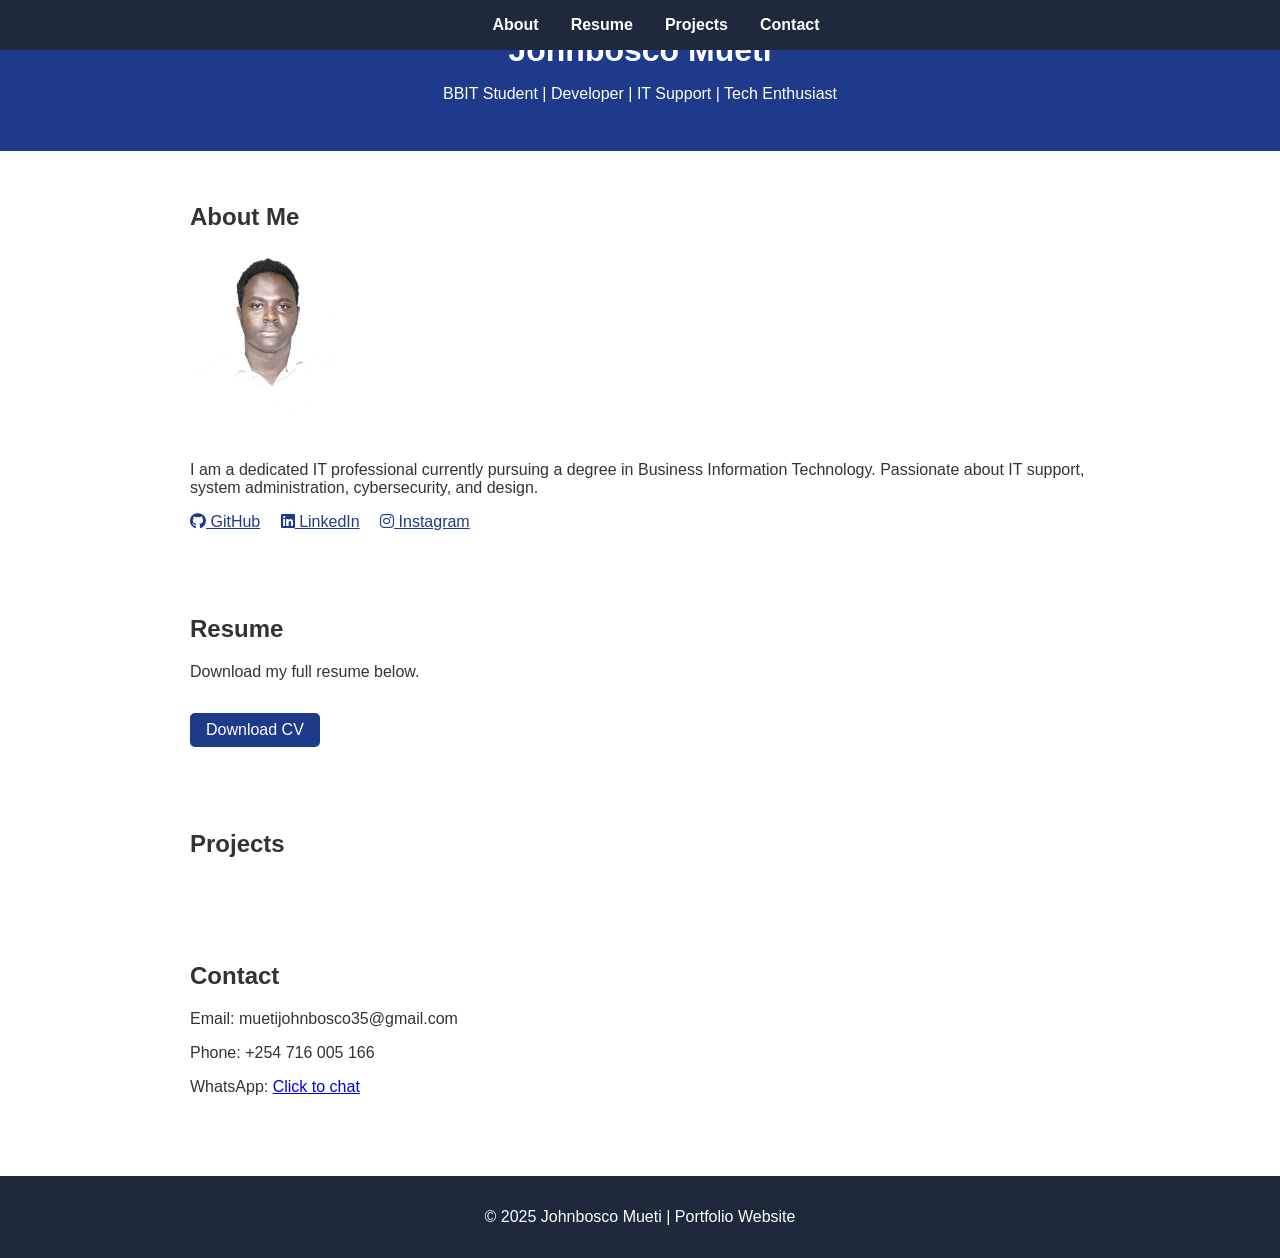
==== index.html @ 6873d38c "Added CV, passport image, and updated index.html" ====
<!DOCTYPE html>
<html lang="en">

<head>
  <meta charset="UTF-8" />
  <meta name="viewport" content="width=device-width, initial-scale=1.0" />
  <meta name="author" content="Johnbosco Mueti" />
  <meta name="description" content="Johnbosco Mueti - BBIT Student | Developer | IT Support" />
  <title>Johnbosco Mueti | Portfolio</title>
  <link rel="stylesheet" href="https://cdnjs.cloudflare.com/ajax/libs/font-awesome/6.4.0/css/all.min.css">
  <style>
    :root {
      --primary-color: #1e3a8a;
      --secondary-color: #f1f5f9;
      --dark-bg: #0f172a;
      --light-bg: #ffffff;
      --font: 'Segoe UI', sans-serif;
    }

    body {
      font-family: var(--font);
      margin: 0;
      background-color: var(--light-bg);
      color: #333;
    }

    header {
      background: var(--primary-color);
      color: white;
      padding: 2rem;
      text-align: center;
      animation: fadeIn 1s ease-in;
    }

    header h1 {
      margin: 0;
    }

    nav {
      display: flex;
      justify-content: center;
      gap: 2rem;
      background: #1e293b;
      padding: 1rem;
      position: fixed;
      width: 100%;
      top: 0;
      left: 0;
      z-index: 10;
    }

    nav a {
      color: #fff;
      text-decoration: none;
      font-weight: bold;
    }

    nav a:hover {
      text-decoration: underline;
    }

    .hamburger {
      display: none;
      cursor: pointer;
      font-size: 2rem;
      color: white;
    }

    section {
      padding: 2rem;
      max-width: 900px;
      margin: auto;
    }

    .icon-links a {
      margin-right: 1rem;
      color: #1e3a8a;
    }

    .resume-btn {
      display: inline-block;
      margin-top: 1rem;
      padding: 0.5rem 1rem;
      background: var(--primary-color);
      color: white;
      text-decoration: none;
      border-radius: 5px;
    }

    footer {
      background: #1e293b;
      color: #fff;
      text-align: center;
      padding: 1rem;
      margin-top: 2rem;
    }

    .project-item {
      margin-bottom: 1rem;
      padding: 1rem;
      background: #f1f5f9;
      border-radius: 5px;
      transition: transform 0.3s;
    }

    .project-item:hover {
      transform: scale(1.05);
    }

    @media (max-width: 768px) {
      nav {
        display: none;
        flex-direction: column;
      }

      nav a {
        margin: 1rem 0;
      }

      nav.open {
        display: flex;
      }

      .hamburger {
        display: block;
      }
    }

    @keyframes fadeIn {
      0% {
        opacity: 0;
      }

      100% {
        opacity: 1;
      }
    }
  </style>
</head>

<body>
  <header>
    <h1>Johnbosco Mueti</h1>
    <p>BBIT Student | Developer | IT Support | Tech Enthusiast</p>
  </header>

  <nav id="navbar">
    <a href="#about">About</a>
    <a href="#resume">Resume</a>
    <a href="#projects">Projects</a>
    <a href="#contact">Contact</a>
    <div class="hamburger" id="hamburger-menu">
      <i class="fas fa-bars"></i>
    </div>
  </nav>

  <section id="about">
    <h2>About Me</h2>
    <img src="passport.jpg" alt="Johnbosco Mueti" style="width:150px; border-radius: 50%; margin-bottom: 1rem;">
    <p>I am a dedicated IT professional currently pursuing a degree in Business Information Technology. Passionate about IT support, system administration, cybersecurity, and design.</p>
    <div class="icon-links">
      <a href="https://github.com/kisilumueti" target="_blank"><i class="fab fa-github"></i> GitHub</a>
      <a href="https://www.linkedin.com/in/johnboscokisilumueti/" target="_blank"><i class="fab fa-linkedin"></i> LinkedIn</a>
      <a href="https://instagram.com/techkenya_" target="_blank"><i class="fab fa-instagram"></i> Instagram</a>
    </div>
  </section>

  <section id="resume">
    <h2>Resume</h2>
    <p>Download my full resume below.</p>
    <a class="resume-btn" href="Johnbosco_Mueti_CV.pdf" download>Download CV</a>
  </section>

  <section id="projects">
    <h2>Projects</h2>
    <div id="projects-list"></div>
  </section>

  <section id="contact">
    <h2>Contact</h2>
    <p>Email: muetijohnbosco35@gmail.com</p>
    <p>Phone: +254 716 005 166</p>
    <p>WhatsApp: <a href="https://wa.me/254716005166" target="_blank">Click to chat</a></p>
  </section>

  <footer>
    <p>&copy; 2025 Johnbosco Mueti | Portfolio Website</p>
  </footer>

  <script>
    // Hamburger menu toggle
    document.getElementById('hamburger-menu').addEventListener('click', function () {
      const nav = document.getElementById('navbar');
      nav.classList.toggle('open');
    });

    // Fetching GitHub repositories dynamically
    async function fetchRepositories() {
      const response = await fetch('https://api.github.com/users/kisilumueti/repos');
      const repos = await response.json();
      const projectsList = document.getElementById('projects-list');
      repos.forEach(repo => {
        const repoItem = document.createElement('div');
        repoItem.classList.add('project-item');
        repoItem.innerHTML = `
          <strong>${repo.name}</strong> - 
          <p>${repo.description || 'No description available.'}</p>
          <p><strong>Languages Used:</strong> ${repo.language}</p>
          <a href="${repo.html_url}" target="_blank">View Project on GitHub</a>
        `;
        projectsList.appendChild(repoItem);
      });
    }

    // Call the function to fetch repositories when the page loads
    window.onload = fetchRepositories;
  </script>
</body>

</html>
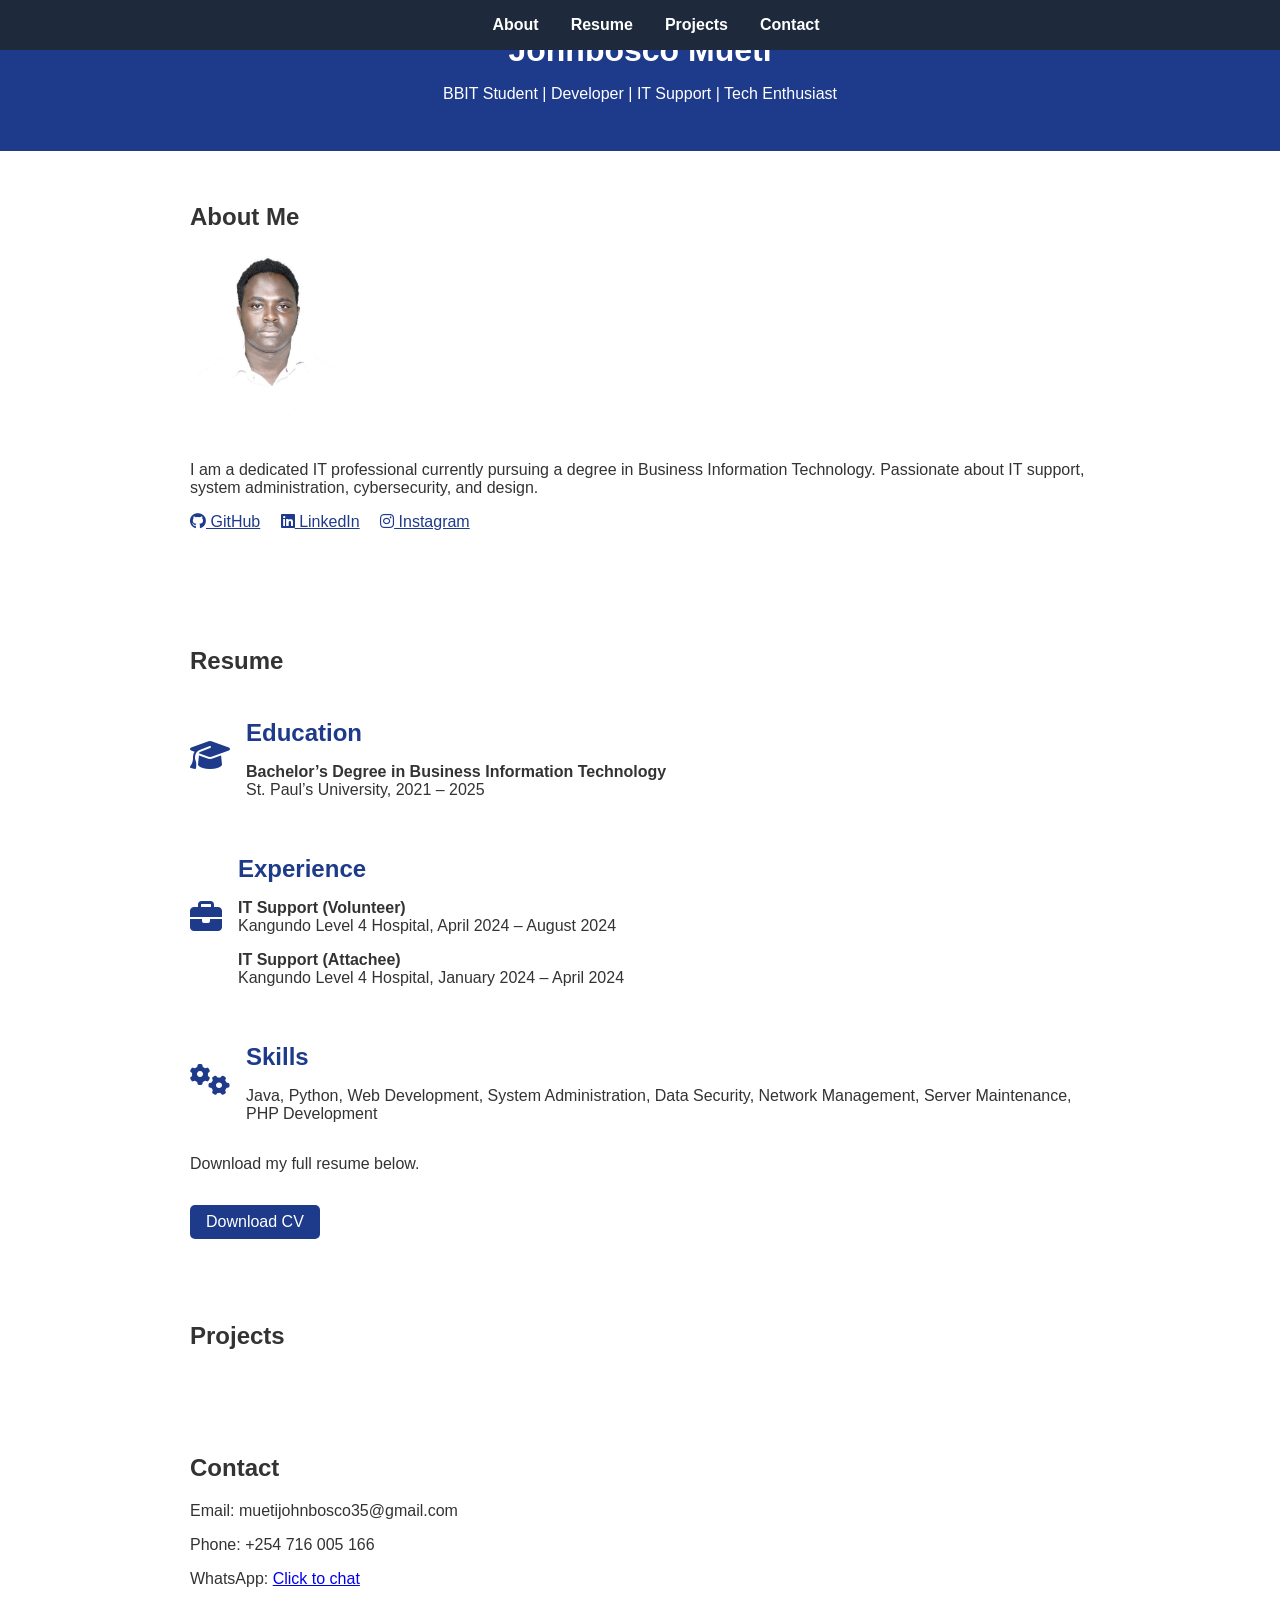
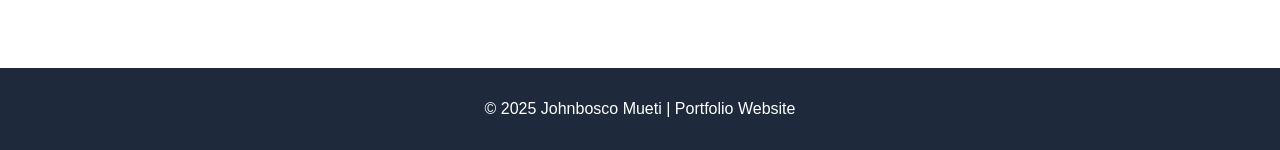
==== commit 98def6c2: "Update index.html" ====
--- a/index.html
+++ b/index.html
@@ -5,7 +5,10 @@
   <meta charset="UTF-8" />
   <meta name="viewport" content="width=device-width, initial-scale=1.0" />
   <meta name="author" content="Johnbosco Mueti" />
-  <meta name="description" content="Johnbosco Mueti - BBIT Student | Developer | IT Support" />
+  <meta name="description" content="Johnbosco Mueti - BBIT Student | Developer | IT Support | Tech Enthusiast | Portfolio" />
+  <meta name="keywords" content="Johnbosco Mueti, IT Support, Developer, Business Information Technology, Web Developer, Portfolio, GitHub, LinkedIn" />
+  <meta name="robots" content="index, follow" />
+  <meta name="google-site-verification" content="google2ca74ff17705b3ef.html" />
   <title>Johnbosco Mueti | Portfolio</title>
   <link rel="stylesheet" href="https://cdnjs.cloudflare.com/ajax/libs/font-awesome/6.4.0/css/all.min.css">
   <style>
@@ -107,6 +110,28 @@
       transform: scale(1.05);
     }
 
+    .cv-section {
+      margin-top: 2rem;
+    }
+
+    .cv-section h3 {
+      font-size: 1.5rem;
+      margin-bottom: 1rem;
+      color: var(--primary-color);
+    }
+
+    .cv-item {
+      margin-bottom: 1rem;
+      display: flex;
+      align-items: center;
+    }
+
+    .cv-item i {
+      font-size: 2rem;
+      color: var(--primary-color);
+      margin-right: 1rem;
+    }
+
     @media (max-width: 768px) {
       nav {
         display: none;
@@ -165,8 +190,30 @@
     </div>
   </section>
 
-  <section id="resume">
+  <section id="resume" class="cv-section">
     <h2>Resume</h2>
+    <div class="cv-item">
+      <i class="fas fa-graduation-cap"></i>
+      <div>
+        <h3>Education</h3>
+        <p><strong>Bachelor’s Degree in Business Information Technology</strong><br>St. Paul’s University, 2021 – 2025</p>
+      </div>
+    </div>
+    <div class="cv-item">
+      <i class="fas fa-briefcase"></i>
+      <div>
+        <h3>Experience</h3>
+        <p><strong>IT Support (Volunteer)</strong><br>Kangundo Level 4 Hospital, April 2024 – August 2024</p>
+        <p><strong>IT Support (Attachee)</strong><br>Kangundo Level 4 Hospital, January 2024 – April 2024</p>
+      </div>
+    </div>
+    <div class="cv-item">
+      <i class="fas fa-cogs"></i>
+      <div>
+        <h3>Skills</h3>
+        <p>Java, Python, Web Development, System Administration, Data Security, Network Management, Server Maintenance, PHP Development</p>
+      </div>
+    </div>
     <p>Download my full resume below.</p>
     <a class="resume-btn" href="Johnbosco_Mueti_CV.pdf" download>Download CV</a>
   </section>
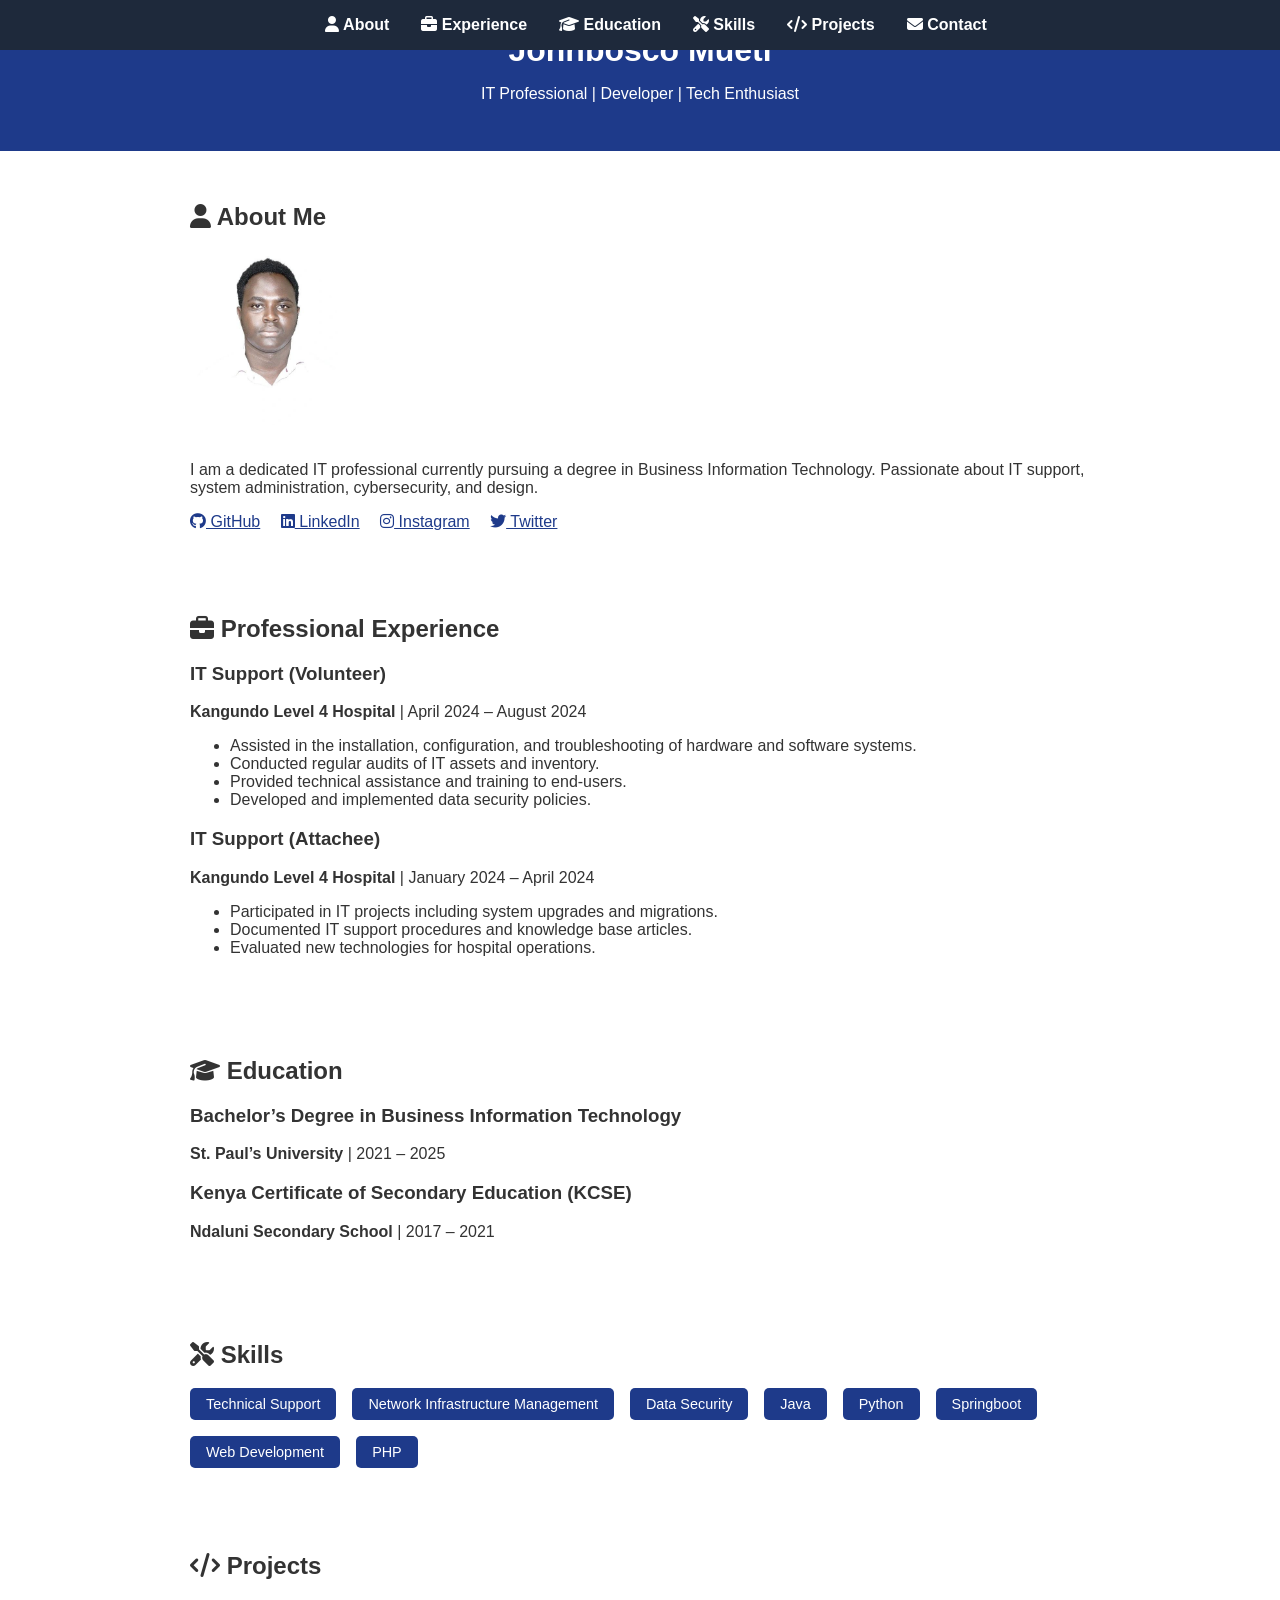
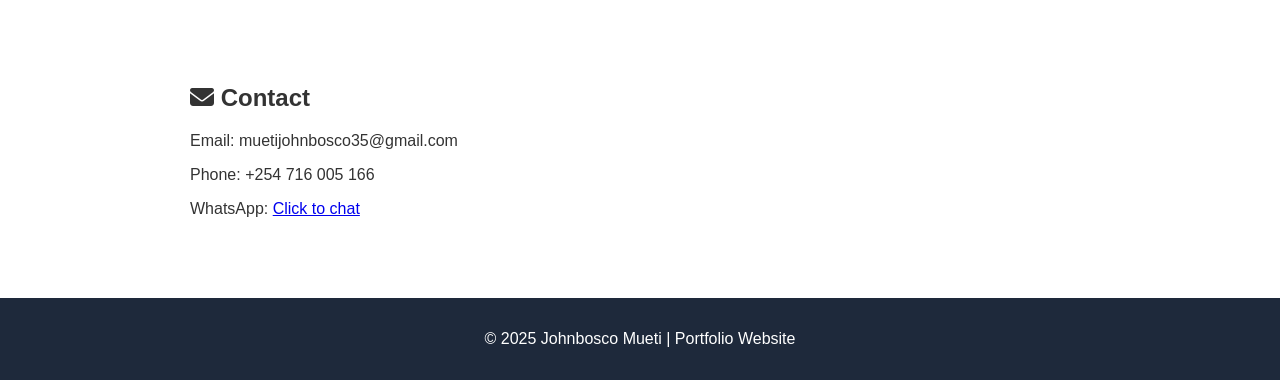
==== commit bad45e84: "Update index.html" ====
--- a/index.html
+++ b/index.html
@@ -5,10 +5,24 @@
   <meta charset="UTF-8" />
   <meta name="viewport" content="width=device-width, initial-scale=1.0" />
   <meta name="author" content="Johnbosco Mueti" />
-  <meta name="description" content="Johnbosco Mueti - BBIT Student | Developer | IT Support | Tech Enthusiast | Portfolio" />
-  <meta name="keywords" content="Johnbosco Mueti, IT Support, Developer, Business Information Technology, Web Developer, Portfolio, GitHub, LinkedIn" />
-  <meta name="robots" content="index, follow" />
-  <meta name="google-site-verification" content="google2ca74ff17705b3ef.html" />
+  <meta name="description"
+    content="Johnbosco Mueti - IT Professional | Developer | Tech Enthusiast | Business Information Technology Student" />
+  <meta name="keywords"
+    content="IT Professional, Developer, Web Development, System Administration, Cybersecurity, Data Science, Python, Java, PHP, Springboot, Cisco Certified, Oracle Certified" />
+  <meta property="og:title" content="Johnbosco Mueti | Portfolio" />
+  <meta property="og:description"
+    content="Johnbosco Mueti - A dedicated IT professional specializing in IT support, system administration, and software development." />
+  <meta property="og:image" content="https://via.placeholder.com/1200x630.png?text=Johnbosco+Mueti+Portfolio" />
+  <meta property="og:url" content="https://www.johnboscomuetiportfolio.com" />
+  <meta property="og:type" content="website" />
+  <meta name="twitter:card" content="summary_large_image" />
+  <meta name="twitter:title" content="Johnbosco Mueti | Portfolio" />
+  <meta name="twitter:description"
+    content="Johnbosco Mueti - A dedicated IT professional specializing in IT support, system administration, and software development." />
+  <meta name="twitter:image" content="https://via.placeholder.com/1200x630.png?text=Johnbosco+Mueti+Portfolio" />
+  <meta name="twitter:site" content="@JohnboscoMueti" />
+  <meta name="twitter:creator" content="@JohnboscoMueti" />
+
   <title>Johnbosco Mueti | Portfolio</title>
   <link rel="stylesheet" href="https://cdnjs.cloudflare.com/ajax/libs/font-awesome/6.4.0/css/all.min.css">
   <style>
@@ -110,26 +124,21 @@
       transform: scale(1.05);
     }
 
-    .cv-section {
-      margin-top: 2rem;
-    }
-
-    .cv-section h3 {
-      font-size: 1.5rem;
-      margin-bottom: 1rem;
-      color: var(--primary-color);
-    }
-
-    .cv-item {
-      margin-bottom: 1rem;
+    .skills-list,
+    .certifications-list {
       display: flex;
-      align-items: center;
-    }
-
-    .cv-item i {
-      font-size: 2rem;
-      color: var(--primary-color);
-      margin-right: 1rem;
+      flex-wrap: wrap;
+      gap: 1rem;
+      margin-top: 1rem;
+    }
+
+    .skill-item,
+    .certification-item {
+      background: var(--primary-color);
+      color: white;
+      padding: 0.5rem 1rem;
+      border-radius: 5px;
+      font-size: 0.9rem;
     }
 
     @media (max-width: 768px) {
@@ -166,65 +175,89 @@
 <body>
   <header>
     <h1>Johnbosco Mueti</h1>
-    <p>BBIT Student | Developer | IT Support | Tech Enthusiast</p>
+    <p>IT Professional | Developer | Tech Enthusiast</p>
   </header>
 
   <nav id="navbar">
-    <a href="#about">About</a>
-    <a href="#resume">Resume</a>
-    <a href="#projects">Projects</a>
-    <a href="#contact">Contact</a>
+    <a href="#about"><i class="fas fa-user"></i> About</a>
+    <a href="#experience"><i class="fas fa-briefcase"></i> Experience</a>
+    <a href="#education"><i class="fas fa-graduation-cap"></i> Education</a>
+    <a href="#skills"><i class="fas fa-tools"></i> Skills</a>
+    <a href="#projects"><i class="fas fa-code"></i> Projects</a>
+    <a href="#contact"><i class="fas fa-envelope"></i> Contact</a>
     <div class="hamburger" id="hamburger-menu">
       <i class="fas fa-bars"></i>
     </div>
   </nav>
 
   <section id="about">
-    <h2>About Me</h2>
+    <h2><i class="fas fa-user"></i> About Me</h2>
     <img src="passport.jpg" alt="Johnbosco Mueti" style="width:150px; border-radius: 50%; margin-bottom: 1rem;">
     <p>I am a dedicated IT professional currently pursuing a degree in Business Information Technology. Passionate about IT support, system administration, cybersecurity, and design.</p>
     <div class="icon-links">
       <a href="https://github.com/kisilumueti" target="_blank"><i class="fab fa-github"></i> GitHub</a>
       <a href="https://www.linkedin.com/in/johnboscokisilumueti/" target="_blank"><i class="fab fa-linkedin"></i> LinkedIn</a>
       <a href="https://instagram.com/techkenya_" target="_blank"><i class="fab fa-instagram"></i> Instagram</a>
-    </div>
-  </section>
-
-  <section id="resume" class="cv-section">
-    <h2>Resume</h2>
-    <div class="cv-item">
-      <i class="fas fa-graduation-cap"></i>
-      <div>
-        <h3>Education</h3>
-        <p><strong>Bachelor’s Degree in Business Information Technology</strong><br>St. Paul’s University, 2021 – 2025</p>
-      </div>
-    </div>
-    <div class="cv-item">
-      <i class="fas fa-briefcase"></i>
-      <div>
-        <h3>Experience</h3>
-        <p><strong>IT Support (Volunteer)</strong><br>Kangundo Level 4 Hospital, April 2024 – August 2024</p>
-        <p><strong>IT Support (Attachee)</strong><br>Kangundo Level 4 Hospital, January 2024 – April 2024</p>
-      </div>
-    </div>
-    <div class="cv-item">
-      <i class="fas fa-cogs"></i>
-      <div>
-        <h3>Skills</h3>
-        <p>Java, Python, Web Development, System Administration, Data Security, Network Management, Server Maintenance, PHP Development</p>
-      </div>
-    </div>
-    <p>Download my full resume below.</p>
-    <a class="resume-btn" href="Johnbosco_Mueti_CV.pdf" download>Download CV</a>
+      <a href="https://twitter.com/JohnboscoMueti" target="_blank"><i class="fab fa-twitter"></i> Twitter</a>
+    </div>
+  </section>
+
+  <section id="experience">
+    <h2><i class="fas fa-briefcase"></i> Professional Experience</h2>
+    <div>
+      <h3>IT Support (Volunteer)</h3>
+      <p><strong>Kangundo Level 4 Hospital</strong> | April 2024 – August 2024</p>
+      <ul>
+        <li>Assisted in the installation, configuration, and troubleshooting of hardware and software systems.</li>
+        <li>Conducted regular audits of IT assets and inventory.</li>
+        <li>Provided technical assistance and training to end-users.</li>
+        <li>Developed and implemented data security policies.</li>
+      </ul>
+    </div>
+    <div>
+      <h3>IT Support (Attachee)</h3>
+      <p><strong>Kangundo Level 4 Hospital</strong> | January 2024 – April 2024</p>
+      <ul>
+        <li>Participated in IT projects including system upgrades and migrations.</li>
+        <li>Documented IT support procedures and knowledge base articles.</li>
+        <li>Evaluated new technologies for hospital operations.</li>
+      </ul>
+    </div>
+  </section>
+
+  <section id="education">
+    <h2><i class="fas fa-graduation-cap"></i> Education</h2>
+    <div>
+      <h3>Bachelor’s Degree in Business Information Technology</h3>
+      <p><strong>St. Paul’s University</strong> | 2021 – 2025</p>
+    </div>
+    <div>
+      <h3>Kenya Certificate of Secondary Education (KCSE)</h3>
+      <p><strong>Ndaluni Secondary School</strong> | 2017 – 2021</p>
+    </div>
+  </section>
+
+  <section id="skills">
+    <h2><i class="fas fa-tools"></i> Skills</h2>
+    <div class="skills-list">
+      <div class="skill-item">Technical Support</div>
+      <div class="skill-item">Network Infrastructure Management</div>
+      <div class="skill-item">Data Security</div>
+      <div class="skill-item">Java</div>
+      <div class="skill-item">Python</div>
+      <div class="skill-item">Springboot</div>
+      <div class="skill-item">Web Development</div>
+      <div class="skill-item">PHP</div>
+    </div>
   </section>
 
   <section id="projects">
-    <h2>Projects</h2>
+    <h2><i class="fas fa-code"></i> Projects</h2>
     <div id="projects-list"></div>
   </section>
 
   <section id="contact">
-    <h2>Contact</h2>
+    <h2><i class="fas fa-envelope"></i> Contact</h2>
     <p>Email: muetijohnbosco35@gmail.com</p>
     <p>Phone: +254 716 005 166</p>
     <p>WhatsApp: <a href="https://wa.me/254716005166" target="_blank">Click to chat</a></p>
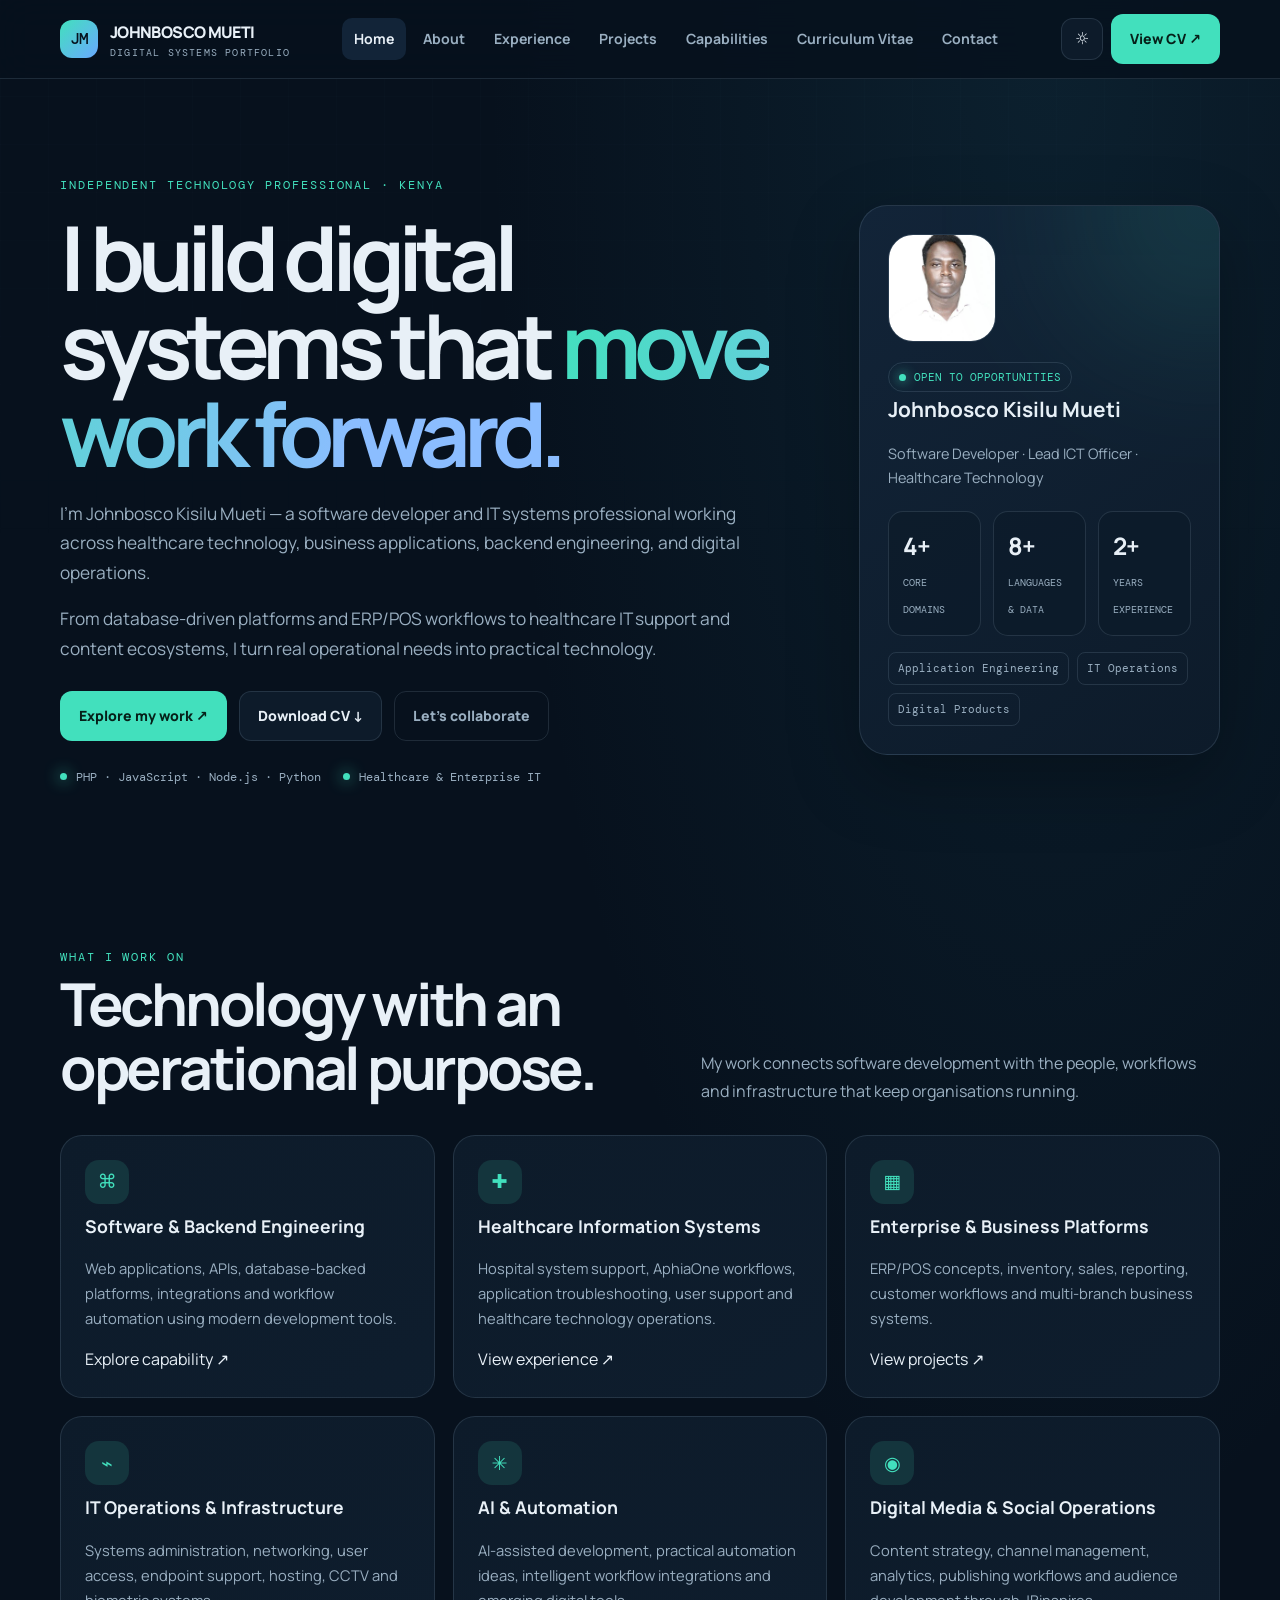
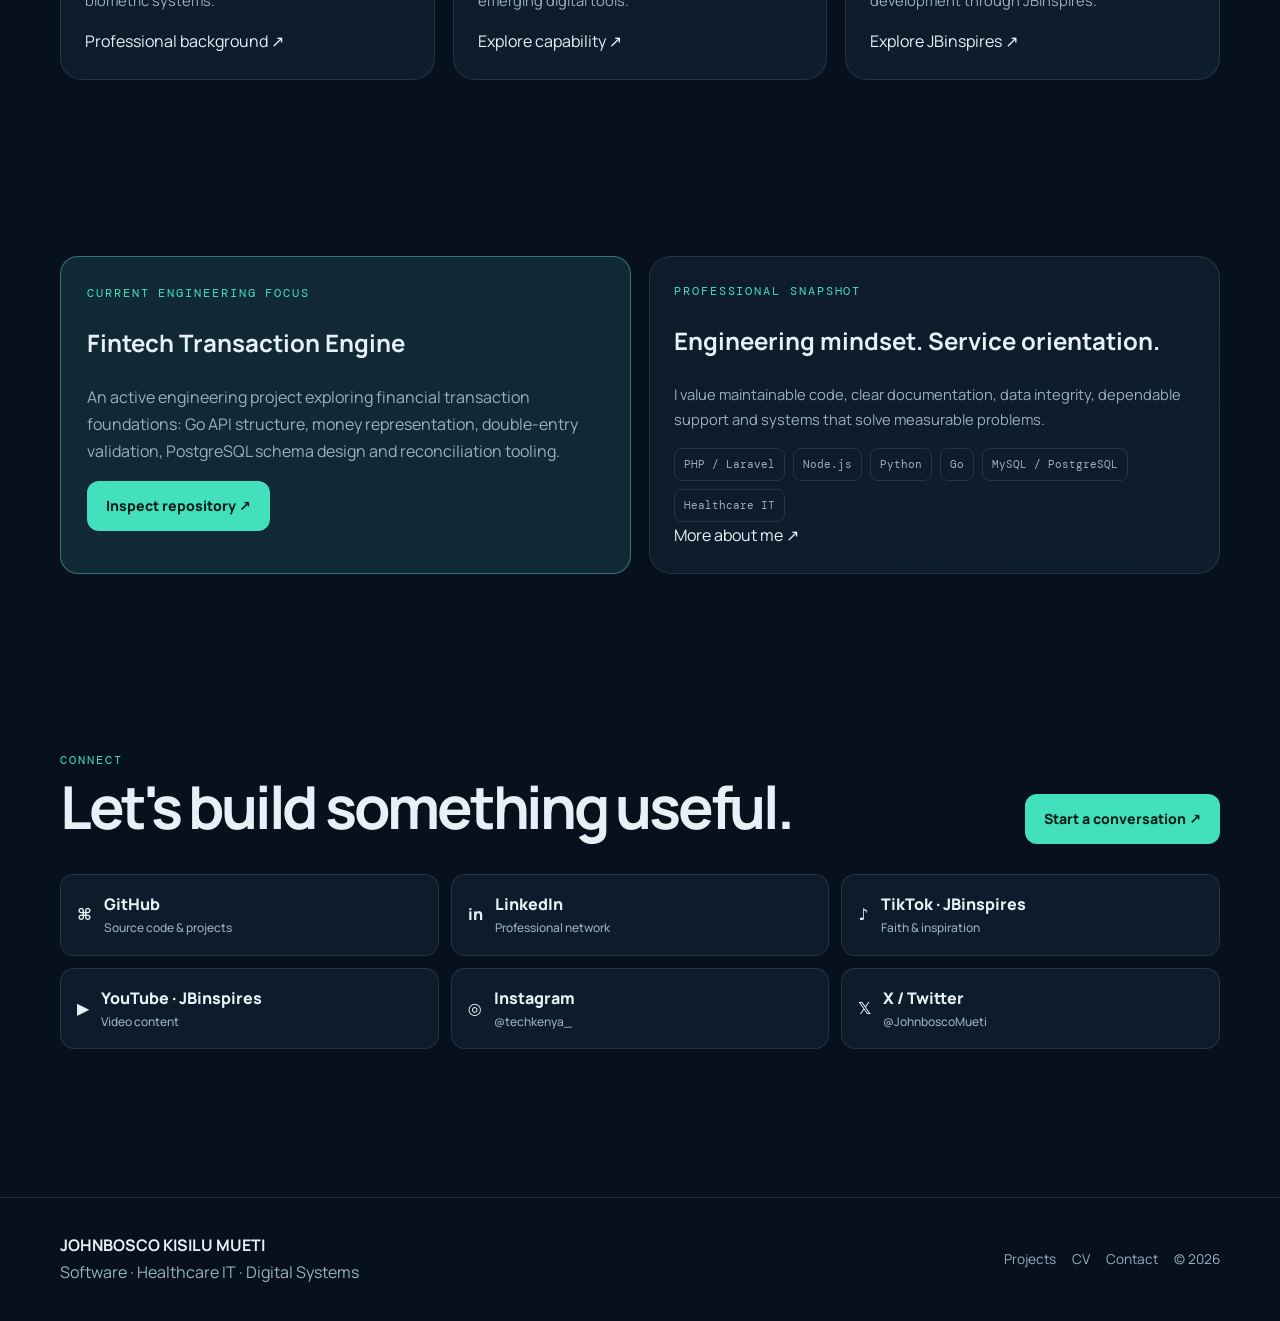
==== commit fb5d84e5: "Replace legacy landing page with modern portfolio homepage" ====
--- a/index.html
+++ b/index.html
@@ -1,300 +1,49 @@
-<!DOCTYPE html>
-<html lang="en">
-
-<head>
-  <meta charset="UTF-8" />
-  <meta name="viewport" content="width=device-width, initial-scale=1.0" />
-  <meta name="author" content="Johnbosco Mueti" />
-  <meta name="description"
-    content="Johnbosco Mueti - IT Professional | Developer | Tech Enthusiast | Business Information Technology Student" />
-  <meta name="keywords"
-    content="IT Professional, Developer, Web Development, System Administration, Cybersecurity, Data Science, Python, Java, PHP, Springboot, Cisco Certified, Oracle Certified" />
-  <meta property="og:title" content="Johnbosco Mueti | Portfolio" />
-  <meta property="og:description"
-    content="Johnbosco Mueti - A dedicated IT professional specializing in IT support, system administration, and software development." />
-  <meta property="og:image" content="https://via.placeholder.com/1200x630.png?text=Johnbosco+Mueti+Portfolio" />
-  <meta property="og:url" content="https://www.johnboscomuetiportfolio.com" />
-  <meta property="og:type" content="website" />
-  <meta name="twitter:card" content="summary_large_image" />
-  <meta name="twitter:title" content="Johnbosco Mueti | Portfolio" />
-  <meta name="twitter:description"
-    content="Johnbosco Mueti - A dedicated IT professional specializing in IT support, system administration, and software development." />
-  <meta name="twitter:image" content="https://via.placeholder.com/1200x630.png?text=Johnbosco+Mueti+Portfolio" />
-  <meta name="twitter:site" content="@JohnboscoMueti" />
-  <meta name="twitter:creator" content="@JohnboscoMueti" />
-
-  <title>Johnbosco Mueti | Portfolio</title>
-  <link rel="stylesheet" href="https://cdnjs.cloudflare.com/ajax/libs/font-awesome/6.4.0/css/all.min.css">
-  <style>
-    :root {
-      --primary-color: #1e3a8a;
-      --secondary-color: #f1f5f9;
-      --dark-bg: #0f172a;
-      --light-bg: #ffffff;
-      --font: 'Segoe UI', sans-serif;
-    }
-
-    body {
-      font-family: var(--font);
-      margin: 0;
-      background-color: var(--light-bg);
-      color: #333;
-    }
-
-    header {
-      background: var(--primary-color);
-      color: white;
-      padding: 2rem;
-      text-align: center;
-      animation: fadeIn 1s ease-in;
-    }
-
-    header h1 {
-      margin: 0;
-    }
-
-    nav {
-      display: flex;
-      justify-content: center;
-      gap: 2rem;
-      background: #1e293b;
-      padding: 1rem;
-      position: fixed;
-      width: 100%;
-      top: 0;
-      left: 0;
-      z-index: 10;
-    }
-
-    nav a {
-      color: #fff;
-      text-decoration: none;
-      font-weight: bold;
-    }
-
-    nav a:hover {
-      text-decoration: underline;
-    }
-
-    .hamburger {
-      display: none;
-      cursor: pointer;
-      font-size: 2rem;
-      color: white;
-    }
-
-    section {
-      padding: 2rem;
-      max-width: 900px;
-      margin: auto;
-    }
-
-    .icon-links a {
-      margin-right: 1rem;
-      color: #1e3a8a;
-    }
-
-    .resume-btn {
-      display: inline-block;
-      margin-top: 1rem;
-      padding: 0.5rem 1rem;
-      background: var(--primary-color);
-      color: white;
-      text-decoration: none;
-      border-radius: 5px;
-    }
-
-    footer {
-      background: #1e293b;
-      color: #fff;
-      text-align: center;
-      padding: 1rem;
-      margin-top: 2rem;
-    }
-
-    .project-item {
-      margin-bottom: 1rem;
-      padding: 1rem;
-      background: #f1f5f9;
-      border-radius: 5px;
-      transition: transform 0.3s;
-    }
-
-    .project-item:hover {
-      transform: scale(1.05);
-    }
-
-    .skills-list,
-    .certifications-list {
-      display: flex;
-      flex-wrap: wrap;
-      gap: 1rem;
-      margin-top: 1rem;
-    }
-
-    .skill-item,
-    .certification-item {
-      background: var(--primary-color);
-      color: white;
-      padding: 0.5rem 1rem;
-      border-radius: 5px;
-      font-size: 0.9rem;
-    }
-
-    @media (max-width: 768px) {
-      nav {
-        display: none;
-        flex-direction: column;
-      }
-
-      nav a {
-        margin: 1rem 0;
-      }
-
-      nav.open {
-        display: flex;
-      }
-
-      .hamburger {
-        display: block;
-      }
-    }
-
-    @keyframes fadeIn {
-      0% {
-        opacity: 0;
-      }
-
-      100% {
-        opacity: 1;
-      }
-    }
-  </style>
-</head>
-
-<body>
-  <header>
-    <h1>Johnbosco Mueti</h1>
-    <p>IT Professional | Developer | Tech Enthusiast</p>
-  </header>
-
-  <nav id="navbar">
-    <a href="#about"><i class="fas fa-user"></i> About</a>
-    <a href="#experience"><i class="fas fa-briefcase"></i> Experience</a>
-    <a href="#education"><i class="fas fa-graduation-cap"></i> Education</a>
-    <a href="#skills"><i class="fas fa-tools"></i> Skills</a>
-    <a href="#projects"><i class="fas fa-code"></i> Projects</a>
-    <a href="#contact"><i class="fas fa-envelope"></i> Contact</a>
-    <div class="hamburger" id="hamburger-menu">
-      <i class="fas fa-bars"></i>
-    </div>
-  </nav>
-
-  <section id="about">
-    <h2><i class="fas fa-user"></i> About Me</h2>
-    <img src="passport.jpg" alt="Johnbosco Mueti" style="width:150px; border-radius: 50%; margin-bottom: 1rem;">
-    <p>I am a dedicated IT professional currently pursuing a degree in Business Information Technology. Passionate about IT support, system administration, cybersecurity, and design.</p>
-    <div class="icon-links">
-      <a href="https://github.com/kisilumueti" target="_blank"><i class="fab fa-github"></i> GitHub</a>
-      <a href="https://www.linkedin.com/in/johnboscokisilumueti/" target="_blank"><i class="fab fa-linkedin"></i> LinkedIn</a>
-      <a href="https://instagram.com/techkenya_" target="_blank"><i class="fab fa-instagram"></i> Instagram</a>
-      <a href="https://twitter.com/JohnboscoMueti" target="_blank"><i class="fab fa-twitter"></i> Twitter</a>
-    </div>
-  </section>
-
-  <section id="experience">
-    <h2><i class="fas fa-briefcase"></i> Professional Experience</h2>
-    <div>
-      <h3>IT Support (Volunteer)</h3>
-      <p><strong>Kangundo Level 4 Hospital</strong> | April 2024 – August 2024</p>
-      <ul>
-        <li>Assisted in the installation, configuration, and troubleshooting of hardware and software systems.</li>
-        <li>Conducted regular audits of IT assets and inventory.</li>
-        <li>Provided technical assistance and training to end-users.</li>
-        <li>Developed and implemented data security policies.</li>
-      </ul>
-    </div>
-    <div>
-      <h3>IT Support (Attachee)</h3>
-      <p><strong>Kangundo Level 4 Hospital</strong> | January 2024 – April 2024</p>
-      <ul>
-        <li>Participated in IT projects including system upgrades and migrations.</li>
-        <li>Documented IT support procedures and knowledge base articles.</li>
-        <li>Evaluated new technologies for hospital operations.</li>
-      </ul>
-    </div>
-  </section>
-
-  <section id="education">
-    <h2><i class="fas fa-graduation-cap"></i> Education</h2>
-    <div>
-      <h3>Bachelor’s Degree in Business Information Technology</h3>
-      <p><strong>St. Paul’s University</strong> | 2021 – 2025</p>
-    </div>
-    <div>
-      <h3>Kenya Certificate of Secondary Education (KCSE)</h3>
-      <p><strong>Ndaluni Secondary School</strong> | 2017 – 2021</p>
-    </div>
-  </section>
-
-  <section id="skills">
-    <h2><i class="fas fa-tools"></i> Skills</h2>
-    <div class="skills-list">
-      <div class="skill-item">Technical Support</div>
-      <div class="skill-item">Network Infrastructure Management</div>
-      <div class="skill-item">Data Security</div>
-      <div class="skill-item">Java</div>
-      <div class="skill-item">Python</div>
-      <div class="skill-item">Springboot</div>
-      <div class="skill-item">Web Development</div>
-      <div class="skill-item">PHP</div>
-    </div>
-  </section>
-
-  <section id="projects">
-    <h2><i class="fas fa-code"></i> Projects</h2>
-    <div id="projects-list"></div>
-  </section>
-
-  <section id="contact">
-    <h2><i class="fas fa-envelope"></i> Contact</h2>
-    <p>Email: muetijohnbosco35@gmail.com</p>
-    <p>Phone: +254 716 005 166</p>
-    <p>WhatsApp: <a href="https://wa.me/254716005166" target="_blank">Click to chat</a></p>
-  </section>
-
-  <footer>
-    <p>&copy; 2025 Johnbosco Mueti | Portfolio Website</p>
-  </footer>
-
-  <script>
-    // Hamburger menu toggle
-    document.getElementById('hamburger-menu').addEventListener('click', function () {
-      const nav = document.getElementById('navbar');
-      nav.classList.toggle('open');
-    });
-
-    // Fetching GitHub repositories dynamically
-    async function fetchRepositories() {
-      const response = await fetch('https://api.github.com/users/kisilumueti/repos');
-      const repos = await response.json();
-      const projectsList = document.getElementById('projects-list');
-      repos.forEach(repo => {
-        const repoItem = document.createElement('div');
-        repoItem.classList.add('project-item');
-        repoItem.innerHTML = `
-          <strong>${repo.name}</strong> - 
-          <p>${repo.description || 'No description available.'}</p>
-          <p><strong>Languages Used:</strong> ${repo.language}</p>
-          <a href="${repo.html_url}" target="_blank">View Project on GitHub</a>
-        `;
-        projectsList.appendChild(repoItem);
-      });
-    }
-
-    // Call the function to fetch repositories when the page loads
-    window.onload = fetchRepositories;
-  </script>
-</body>
-
-</html>
+<!doctype html>
+<html lang="en"><head>
+<meta charset="utf-8"><meta name="viewport" content="width=device-width,initial-scale=1">
+<title>Johnbosco Mueti | Software, Healthcare IT & Digital Systems</title>
+<meta name="description" content="Portfolio of Johnbosco Kisilu Mueti — software developer, healthcare IT professional and systems administrator building useful digital products and business systems.">
+<meta name="author" content="Johnbosco Kisilu Mueti"><meta name="theme-color" content="#07111d">
+<meta property="og:title" content="Johnbosco Mueti — Digital Systems Portfolio"><meta property="og:description" content="Software engineering, healthcare technology, business systems and IT operations."><meta property="og:type" content="website"><meta property="og:url" content="https://kisilumueti.github.io/">
+<link rel="icon" href="assets/favicon.svg" type="image/svg+xml"><link rel="stylesheet" href="assets/css/style.css">
+</head><body>
+<header class="site-header"><div class="container nav-wrap">
+<a class="brand" href="index.html"><span class="brand-mark">JM</span><span>JOHNBOSCO MUETI<small>DIGITAL SYSTEMS PORTFOLIO</small></span></a>
+<nav class="nav-links" id="primary-nav" aria-label="Main navigation"><a href="index.html">Home</a><a href="about.html">About</a><a href="experience.html">Experience</a><a href="projects.html">Projects</a><a href="services.html">Capabilities</a><a href="cv.html">Curriculum Vitae</a><a href="contact.html">Contact</a></nav>
+<div class="nav-actions"><button class="icon-btn" id="theme-toggle" aria-label="Switch theme">☼</button><a class="btn btn-primary" href="cv.html">View CV ↗</a><button class="menu-btn" id="menu-toggle" aria-label="Open navigation" aria-expanded="false">☰</button></div>
+</div></header>
+<main>
+<section class="hero"><div class="container hero-grid">
+<div><div class="eyebrow reveal">INDEPENDENT TECHNOLOGY PROFESSIONAL · KENYA</div>
+<h1 class="reveal delay-1">I build digital systems that <span class="gradient-text">move work forward.</span></h1>
+<p class="hero-copy reveal delay-2">I’m Johnbosco Kisilu Mueti — a software developer and IT systems professional working across healthcare technology, business applications, backend engineering, and digital operations.</p>
+<p class="hero-copy reveal delay-2">From database-driven platforms and ERP/POS workflows to healthcare IT support and content ecosystems, I turn real operational needs into practical technology.</p>
+<div class="hero-actions reveal delay-3"><a class="btn btn-primary" href="projects.html">Explore my work ↗</a><a class="btn btn-secondary" href="cv.html">Download CV ↓</a><a class="btn btn-quiet" href="contact.html">Let's collaborate</a></div>
+<div class="hero-meta reveal delay-3"><span>PHP · JavaScript · Node.js · Python</span><span>Healthcare & Enterprise IT</span></div></div>
+<aside class="profile-panel reveal delay-2"><img class="avatar" src="passport.jpg" alt="Portrait of Johnbosco Mueti"><div class="status">OPEN TO OPPORTUNITIES</div><h3>Johnbosco Kisilu Mueti</h3><p>Software Developer · Lead ICT Officer · Healthcare Technology</p><div class="stat-grid"><div class="stat"><strong>4+</strong><span>Core domains</span></div><div class="stat"><strong>8+</strong><span>Languages & data</span></div><div class="stat"><strong>2+</strong><span>Years experience</span></div></div><div class="tag-list"><span class="tag">Application Engineering</span><span class="tag">IT Operations</span><span class="tag">Digital Products</span></div></aside>
+</div></section>
+<section class="section"><div class="container"><div class="section-head"><div><div class="eyebrow">WHAT I WORK ON</div><h2>Technology with an operational purpose.</h2></div><p>My work connects software development with the people, workflows and infrastructure that keep organisations running.</p></div>
+<div class="grid-3">
+<article class="card reveal"><div class="card-icon">⌘</div><h3>Software & Backend Engineering</h3><p>Web applications, APIs, database-backed platforms, integrations and workflow automation using modern development tools.</p><a href="services.html">Explore capability ↗</a></article>
+<article class="card reveal delay-1"><div class="card-icon">✚</div><h3>Healthcare Information Systems</h3><p>Hospital system support, AphiaOne workflows, application troubleshooting, user support and healthcare technology operations.</p><a href="experience.html">View experience ↗</a></article>
+<article class="card reveal delay-2"><div class="card-icon">▦</div><h3>Enterprise & Business Platforms</h3><p>ERP/POS concepts, inventory, sales, reporting, customer workflows and multi-branch business systems.</p><a href="projects.html">View projects ↗</a></article>
+<article class="card reveal"><div class="card-icon">⌁</div><h3>IT Operations & Infrastructure</h3><p>Systems administration, networking, user access, endpoint support, hosting, CCTV and biometric systems.</p><a href="experience.html">Professional background ↗</a></article>
+<article class="card reveal delay-1"><div class="card-icon">✳</div><h3>AI & Automation</h3><p>AI-assisted development, practical automation ideas, intelligent workflow integrations and emerging digital tools.</p><a href="services.html">Explore capability ↗</a></article>
+<article class="card reveal delay-2"><div class="card-icon">◉</div><h3>Digital Media & Social Operations</h3><p>Content strategy, channel management, analytics, publishing workflows and audience development through JBinspires.</p><a href="about.html#jbinspires">Explore JBinspires ↗</a></article>
+</div></div></section>
+<section class="section"><div class="container grid-2">
+<div class="callout reveal"><div class="eyebrow">CURRENT ENGINEERING FOCUS</div><h2>Fintech Transaction Engine</h2><p class="muted">An active engineering project exploring financial transaction foundations: Go API structure, money representation, double-entry validation, PostgreSQL schema design and reconciliation tooling.</p><a class="btn btn-primary" href="https://github.com/kisilumueti/fintech-transaction-engine" target="_blank" rel="noopener">Inspect repository ↗</a></div>
+<div class="card reveal delay-1"><div class="eyebrow">PROFESSIONAL SNAPSHOT</div><h2>Engineering mindset. Service orientation.</h2><p>I value maintainable code, clear documentation, data integrity, dependable support and systems that solve measurable problems.</p><div class="tag-list"><span class="tag">PHP / Laravel</span><span class="tag">Node.js</span><span class="tag">Python</span><span class="tag">Go</span><span class="tag">MySQL / PostgreSQL</span><span class="tag">Healthcare IT</span></div><a href="about.html">More about me ↗</a></div>
+</div></section>
+<section class="section"><div class="container"><div class="section-head"><div><div class="eyebrow">CONNECT</div><h2>Let's build something useful.</h2></div><a class="btn btn-primary" href="contact.html">Start a conversation ↗</a></div><div class="social-grid">
+<a class="social-link" href="https://github.com/kisilumueti" target="_blank" rel="noopener">⌘ <div>GitHub<span>Source code & projects</span></div></a>
+<a class="social-link" href="https://www.linkedin.com/in/johnboscokisilumueti/" target="_blank" rel="noopener">in <div>LinkedIn<span>Professional network</span></div></a>
+<a class="social-link" href="https://www.tiktok.com/@jbinspires" target="_blank" rel="noopener">♪ <div>TikTok · JBinspires<span>Faith & inspiration</span></div></a>
+<a class="social-link" href="https://youtube.com/@jbinspires_official" target="_blank" rel="noopener">▶ <div>YouTube · JBinspires<span>Video content</span></div></a>
+<a class="social-link" href="https://instagram.com/techkenya_" target="_blank" rel="noopener">◎ <div>Instagram<span>@techkenya_</span></div></a>
+<a class="social-link" href="https://x.com/JohnboscoMueti" target="_blank" rel="noopener">𝕏 <div>X / Twitter<span>@JohnboscoMueti</span></div></a>
+</div></div></section>
+</main>
+<footer class="site-footer"><div class="container footer-inner"><div><strong>JOHNBOSCO KISILU MUETI</strong><div class="muted">Software · Healthcare IT · Digital Systems</div></div><div class="footer-links"><a href="projects.html">Projects</a><a href="cv.html">CV</a><a href="contact.html">Contact</a><span>© <span data-year></span></span></div></div></footer>
+<button class="back-top" aria-label="Back to top">↑</button><script src="assets/js/main.js" defer></script><script>document.querySelector('[data-year]').textContent=new Date().getFullYear()</script>
+</body></html>
--- a/assets/css/style.css
+++ b/assets/css/style.css
@@ -0,0 +1,4 @@
+@import url('https://fonts.googleapis.com/css2?family=DM+Mono:wght@400;500&family=Manrope:wght@400;500;600;700;800&display=swap');
+:root{color-scheme:dark;--bg:#07111d;--surface:#0d1b2a;--surface2:#122438;--text:#e8f0f7;--muted:#9aafc1;--line:rgba(174,205,225,.14);--accent:#42e0bd;--accent2:#69a9ff;--shadow:0 24px 70px rgba(0,0,0,.28);--radius:22px;--max:1160px}
+:root[data-theme="light"]{color-scheme:light;--bg:#f4f7fb;--surface:#fff;--surface2:#eaf0f6;--text:#102033;--muted:#5d7083;--line:rgba(23,54,82,.13);--accent:#087f70;--accent2:#2869c8;--shadow:0 22px 60px rgba(29,55,82,.1)}
+*{box-sizing:border-box}html{scroll-behavior:smooth;scroll-padding-top:100px}body{margin:0;background:radial-gradient(ellipse at 82% 0%,rgba(36,113,139,.16),transparent 38%),var(--bg);color:var(--text);font-family:Manrope,system-ui,sans-serif;line-height:1.7;min-height:100vh}body:before{content:"";position:fixed;inset:0;pointer-events:none;opacity:.12;background-image:linear-gradient(var(--line) 1px,transparent 1px),linear-gradient(90deg,var(--line) 1px,transparent 1px);background-size:48px 48px;mask-image:linear-gradient(to bottom,black,transparent 75%);z-index:-1}a{color:inherit;text-decoration:none}img{max-width:100%;display:block}button,input,select,textarea{font:inherit}.container{width:min(var(--max),calc(100% - 40px));margin-inline:auto}.mono,.eyebrow,.tag,.nav-status,.meta{font-family:"DM Mono",monospace}.eyebrow{color:var(--accent);font-size:.75rem;letter-spacing:.16em;text-transform:uppercase}.muted{color:var(--muted)}.section{padding:88px 0}.section-head{display:flex;align-items:end;justify-content:space-between;gap:24px;margin-bottom:30px}.section-head h2,.page-title{font-size:clamp(2rem,5vw,3.7rem);letter-spacing:-.055em;line-height:1.08;margin:.3rem 0}.section-head p{max-width:560px;color:var(--muted);margin:0}.site-header{position:sticky;top:0;z-index:50;background:color-mix(in srgb,var(--bg) 84%,transparent);backdrop-filter:blur(18px);border-bottom:1px solid var(--line)}.nav-wrap{height:78px;display:flex;align-items:center;justify-content:space-between;gap:24px}.brand{display:flex;align-items:center;gap:12px;font-weight:800;letter-spacing:-.04em}.brand-mark{width:38px;height:38px;display:grid;place-items:center;border-radius:12px;background:linear-gradient(135deg,var(--accent),var(--accent2));color:#06131e;font-family:"DM Mono";font-weight:500}.brand small{display:block;font:10px "DM Mono";letter-spacing:.12em;color:var(--muted)}.nav-links{display:flex;align-items:center;gap:5px}.nav-links a{padding:9px 12px;border-radius:10px;color:var(--muted);font-size:.88rem;font-weight:700;transition:.25s}.nav-links a:hover,.nav-links a.active{color:var(--text);background:var(--surface2)}.nav-actions{display:flex;gap:8px;align-items:center}.icon-btn,.menu-btn{width:42px;height:42px;border:1px solid var(--line);background:var(--surface);color:var(--text);border-radius:12px;cursor:pointer}.menu-btn{display:none}.btn{display:inline-flex;align-items:center;justify-content:center;gap:10px;padding:12px 18px;border-radius:12px;border:1px solid var(--line);font-weight:800;font-size:.88rem;transition:transform .25s,border-color .25s,background .25s;cursor:pointer}.btn:hover{transform:translateY(-3px);border-color:var(--accent)}.btn-primary{background:var(--accent);color:#062019;border-color:transparent}.btn-secondary{background:var(--surface)}.btn-quiet{background:transparent;color:var(--muted)}.hero{padding:96px 0 74px;position:relative;overflow:hidden}.hero-grid{display:grid;grid-template-columns:1.35fr .65fr;gap:50px;align-items:center}.hero h1{font-size:clamp(3rem,7vw,6.4rem);line-height:.98;letter-spacing:-.075em;margin:18px 0 22px;max-width:850px}.gradient-text{background:linear-gradient(100deg,var(--accent),#8bbdff 70%);-webkit-background-clip:text;background-clip:text;color:transparent}.hero-copy{font-size:1.08rem;color:var(--muted);max-width:690px}.hero-actions{display:flex;flex-wrap:wrap;gap:12px;margin:28px 0}.hero-meta{display:flex;gap:22px;flex-wrap:wrap;color:var(--muted);font:12px "DM Mono"}.hero-meta span:before{content:"";display:inline-block;width:7px;height:7px;border-radius:50%;background:var(--accent);margin:0 9px 1px 0;box-shadow:0 0 15px var(--accent)}.profile-panel{position:relative;padding:28px;border:1px solid var(--line);border-radius:28px;background:linear-gradient(145deg,var(--surface2),var(--surface));box-shadow:var(--shadow);overflow:hidden}.profile-panel:after{content:"";position:absolute;width:230px;height:230px;border-radius:50%;right:-100px;top:-110px;background:var(--accent);filter:blur(90px);opacity:.18}.avatar{width:108px;height:108px;border-radius:25px;object-fit:cover;border:1px solid var(--line);margin-bottom:20px}.profile-panel h3{margin:0;font-size:1.3rem}.profile-panel p{color:var(--muted);font-size:.9rem}.status{display:inline-flex;align-items:center;gap:8px;border:1px solid var(--line);padding:7px 10px;border-radius:99px;font:11px "DM Mono";color:var(--accent)}.status:before{content:"";width:7px;height:7px;background:var(--accent);border-radius:50%;box-shadow:0 0 12px var(--accent)}.stat-grid{display:grid;grid-template-columns:repeat(3,1fr);gap:12px;margin-top:20px}.stat{padding:14px;border:1px solid var(--line);border-radius:15px;background:color-mix(in srgb,var(--surface) 75%,transparent)}.stat strong{display:block;font-size:1.5rem;letter-spacing:-.05em}.stat span{font:10px "DM Mono";color:var(--muted);text-transform:uppercase}.grid-2{display:grid;grid-template-columns:repeat(2,1fr);gap:18px}.grid-3{display:grid;grid-template-columns:repeat(3,1fr);gap:18px}.card{padding:24px;border:1px solid var(--line);border-radius:var(--radius);background:linear-gradient(145deg,var(--surface),color-mix(in srgb,var(--surface) 76%,var(--surface2)));transition:transform .3s,border-color .3s,box-shadow .3s}.card:hover{transform:translateY(-6px);border-color:color-mix(in srgb,var(--accent) 60%,var(--line));box-shadow:var(--shadow)}.card h3{margin:8px 0;font-size:1.1rem}.card p{color:var(--muted);font-size:.92rem}.card-icon{width:44px;height:44px;display:grid;place-items:center;border-radius:14px;background:color-mix(in srgb,var(--accent) 13%,var(--surface));color:var(--accent);font-size:1.2rem}.tag-list{display:flex;flex-wrap:wrap;gap:8px;margin-top:16px}.tag{font-size:.7rem;padding:6px 9px;border:1px solid var(--line);border-radius:8px;color:var(--muted)}.skill-group{padding:22px;border-left:2px solid var(--accent);background:var(--surface);border-radius:0 16px 16px 0}.skill-group h3{margin:0 0 10px}.timeline{border-left:1px solid var(--line);margin-left:8px;padding-left:28px}.timeline-item{position:relative;padding:0 0 30px}.timeline-item:before{content:"";position:absolute;width:10px;height:10px;left:-34px;top:8px;border-radius:50%;background:var(--accent);box-shadow:0 0 0 5px color-mix(in srgb,var(--accent) 15%,transparent)}.timeline-item h3{margin:0}.timeline-item .meta{font-size:.72rem;color:var(--accent)}.project-toolbar{display:flex;gap:10px;flex-wrap:wrap;margin:24px 0}.field{background:var(--surface);color:var(--text);border:1px solid var(--line);border-radius:12px;padding:12px 14px;min-width:180px;outline:none}.field:focus{border-color:var(--accent)}.project-grid{display:grid;grid-template-columns:repeat(3,1fr);gap:18px}.project-card{min-height:255px;display:flex;flex-direction:column}.project-card .project-bottom{margin-top:auto;display:flex;justify-content:space-between;align-items:center;gap:10px;padding-top:18px}.project-card a{color:var(--accent);font-weight:800;font-size:.85rem}.pagination{display:flex;align-items:center;justify-content:center;gap:8px;margin:30px 0}.page-btn{min-width:40px;height:40px;border:1px solid var(--line);border-radius:10px;background:var(--surface);color:var(--text);cursor:pointer}.page-btn[aria-current="page"]{background:var(--accent);color:#062019;border-color:var(--accent);font-weight:900}.page-btn:disabled{opacity:.35;cursor:not-allowed}.empty-state{padding:36px;text-align:center;border:1px dashed var(--line);border-radius:18px;color:var(--muted)}.page-hero{padding:72px 0 38px}.page-hero .page-title{max-width:850px}.page-hero p{max-width:740px;color:var(--muted);font-size:1.05rem}.social-grid{display:grid;grid-template-columns:repeat(3,1fr);gap:12px}.social-link{display:flex;align-items:center;gap:12px;padding:16px;border:1px solid var(--line);border-radius:14px;background:var(--surface);font-weight:800;transition:.25s}.social-link:hover{border-color:var(--accent);transform:translateY(-3px)}.social-link span{color:var(--muted);display:block;font-size:.75rem;font-weight:500}.cv-frame{width:100%;height:850px;border:1px solid var(--line);border-radius:18px;background:white}.callout{padding:26px;border:1px solid color-mix(in srgb,var(--accent) 35%,var(--line));border-radius:18px;background:color-mix(in srgb,var(--accent) 7%,var(--surface))}.site-footer{border-top:1px solid var(--line);padding:34px 0;margin-top:60px}.footer-inner{display:flex;justify-content:space-between;gap:20px;align-items:center;flex-wrap:wrap}.footer-links{display:flex;gap:16px;flex-wrap:wrap;color:var(--muted);font-size:.85rem}.reveal{opacity:0;transform:translateY(22px);transition:opacity .7s ease,transform .7s cubic-bezier(.2,.7,.2,1)}.reveal.visible{opacity:1;transform:none}.delay-1{transition-delay:.1s}.delay-2{transition-delay:.2s}.delay-3{transition-delay:.3s}.type-cursor:after{content:"";display:inline-block;width:2px;height:1em;background:var(--accent);margin-left:5px;vertical-align:-.08em;animation:blink 1s steps(2) infinite}.back-top{position:fixed;right:22px;bottom:22px;width:46px;height:46px;border:0;border-radius:14px;background:var(--accent);color:#052019;box-shadow:var(--shadow);cursor:pointer;opacity:0;pointer-events:none;transform:translateY(12px);transition:.25s;z-index:30}.back-top.show{opacity:1;pointer-events:auto;transform:none}.toast{position:fixed;left:50%;bottom:24px;transform:translate(-50%,20px);padding:12px 18px;border-radius:12px;background:var(--text);color:var(--bg);font-size:.85rem;opacity:0;transition:.25s;z-index:80}.toast.show{opacity:1;transform:translate(-50%,0)}.loading{color:var(--muted);padding:30px;text-align:center}.shimmer{background:linear-gradient(90deg,var(--surface),var(--surface2),var(--surface));background-size:200% 100%;animation:shimmer 1.5s infinite}@keyframes blink{to{visibility:hidden}}@keyframes shimmer{to{background-position:-200% 0}}@keyframes float{50%{transform:translateY(-9px)}}@media(max-width:900px){.hero-grid{grid-template-columns:1fr;gap:28px}.profile-panel{max-width:560px}.grid-3,.project-grid{grid-template-columns:repeat(2,1fr)}.nav-links{gap:0}.nav-links a{padding:8px;font-size:.8rem}}@media(max-width:700px){.container{width:min(100% - 28px,var(--max))}.nav-wrap{height:68px}.menu-btn{display:block}.nav-links{display:none;position:absolute;top:68px;left:0;right:0;padding:14px;background:var(--surface);border-bottom:1px solid var(--line);flex-direction:column;align-items:stretch}.nav-links.open{display:flex}.nav-links a{padding:12px}.nav-actions .btn{display:none}.hero{padding:65px 0 45px}.section{padding:60px 0}.section-head{display:block}.grid-2,.grid-3,.project-grid{grid-template-columns:1fr}.social-grid{grid-template-columns:repeat(2,1fr)}.cv-frame{height:620px}.stat-grid{gap:7px}.stat{padding:10px}.stat strong{font-size:1.2rem}.page-hero{padding:50px 0 25px}}@media(prefers-reduced-motion:reduce){*,*:before,*:after{scroll-behavior:auto!important;animation-duration:.01ms!important;animation-iteration-count:1!important;transition-duration:.01ms!important}.reveal{opacity:1;transform:none}}
